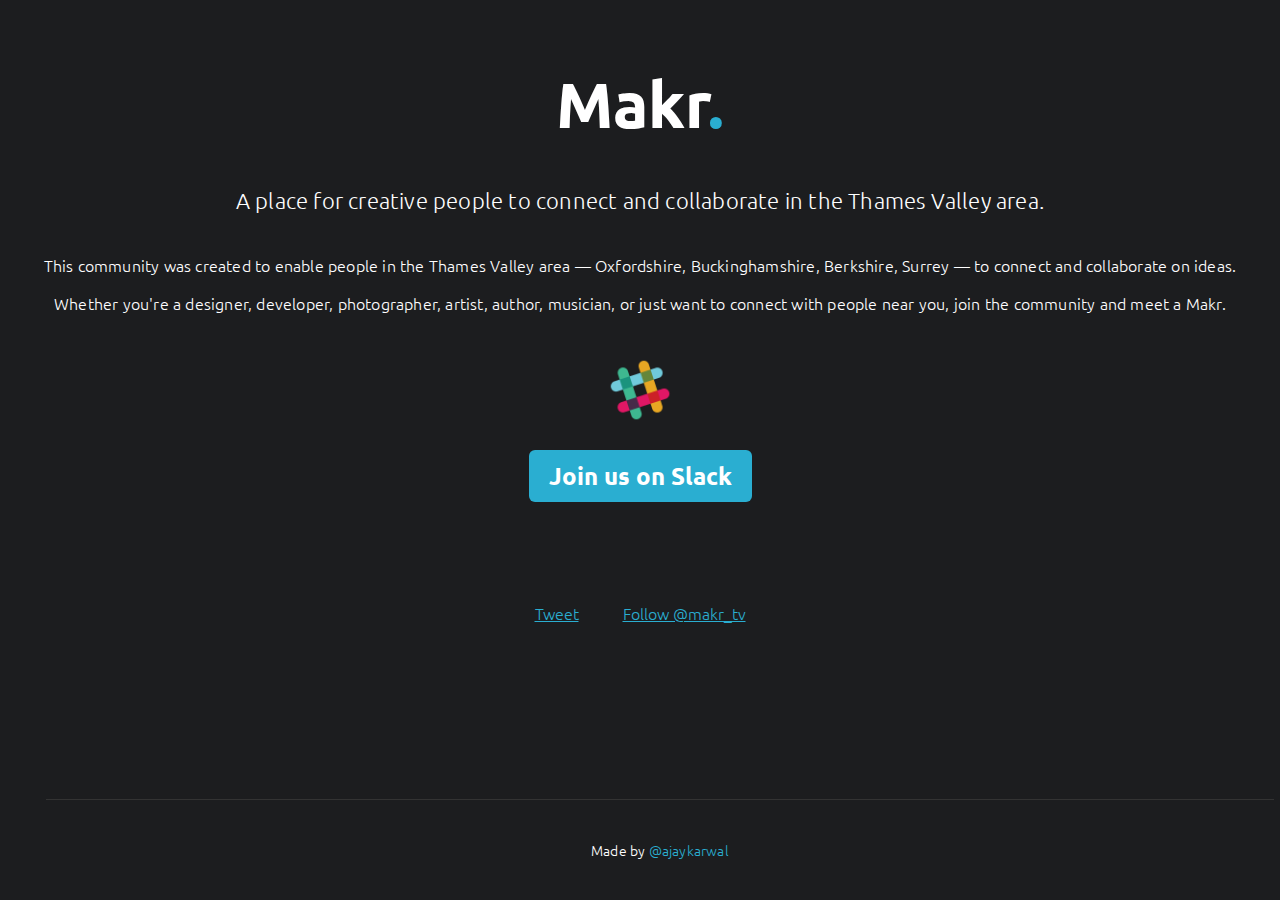
==== web/index.html @ b0ed57b6 "Typos, styling and shares, oh my! 😱" ====
<!DOCTYPE html>
<html lang="en">
<head>
  <meta charset="UTF-8">
  <meta name="viewport" content="width=device-width, user-scalable=yes, initial-scale=1.0, minimum-scale=1.0">
  <title>Makr - A place for creative people to connect and collaborate</title>
  <meta name="description" content="Makr is a community for people in the Thames Valley area to connect and collaborate on ideas.">
  <meta name="keywords" content="slack community, thames valley, reading, oxford, wokingham, windsor, slough, buckinghamshire, berkshire, creative,">
  
  <link rel="apple-touch-icon" sizes="180x180" href="/apple-touch-icon.png">
  <link rel="icon" type="image/png" href="/favicon-32x32.png" sizes="32x32">
  <link rel="icon" type="image/png" href="/favicon-16x16.png" sizes="16x16">
  <link rel="shortcut icon" type="image/x-icon" href="/favicon.ico">
  <link rel="manifest" href="/manifest.json">
  <link rel="mask-icon" href="/safari-pinned-tab.svg" color="#1c1d1f">
  <meta name="theme-color" content="#ffffff">

  <link href="https://fonts.googleapis.com/css?family=Ubuntu+Mono|Ubuntu:300,700" rel="stylesheet">
  <link href="css/site.css" rel="stylesheet">
</head>
<body>
  <header role="banner">
    <h1>Makr<span>.</span></h1>
    <p>A place for creative people to connect and collaborate in the Thames Valley area.</p>
  </header>

  <main>
    <p>
      This community was created to enable people in the Thames Valley area &mdash; Oxfordshire, Buckinghamshire, Berkshire, Surrey &mdash; to connect and collaborate on ideas.
    </p>
    <p>Whether you're a designer, developer, photographer, artist, author, musician, or just want to connect with people near you, join the community and meet a Makr.</p>

    <img src="img/slack-icon.png" alt="Slack" class="slack-logo" />
    <a class="typeform-share link btn" href="https://ajaykarwal.typeform.com/to/GQnjFH" data-mode="1" target="_blank">Join <span id="memberCount">us</span> on Slack</a>

    <ul class="share-buttons">
      <li>
        <a href="https://twitter.com/share" class="twitter-share-button" data-text="Makr - A #slack community for creative people to connect in the Thames Valley area." data-url="http://makr.tv" data-related="makr_tv,ajaykarwal" data-show-count="false">Tweet</a>
      </li>
      <li>
        <script type="text/javascript" src="http://platform.linkedin.com/in.js"></script><script type="in/share"></script>
      </li>
      <li>
        <a href="https://twitter.com/makr_tv" class="twitter-follow-button" data-show-count="false">Follow @makr_tv</a>
      </li>
    </ul>
  </main>

  <footer role="contentinfo">
    <p>Made by <a href="http://twitter.com/ajaykarwal">@ajaykarwal</a></p>
  </footer>

  <script async src="//platform.twitter.com/widgets.js" charset="utf-8"></script>
  <script>(function(){var qs,js,q,s,d=document,gi=d.getElementById,ce=d.createElement,gt=d.getElementsByTagName,id='typef_orm',b='https://s3-eu-west-1.amazonaws.com/share.typeform.com/';if(!gi.call(d,id)){js=ce.call(d,'script');js.id=id;js.src=b+'share.js';q=gt.call(d,'script')[0];q.parentNode.insertBefore(js,q)}})()</script>
</body>
</html>
---- web/css/site.css ----
*, *::before, *::after {
  box-sizing: border-box;
}
body {
  margin: auto;
  padding: 20px;
  background: #1c1d1f;
  text-align: center;
  font-family: 'Ubuntu', sans-serif;
  font-size: 16px;
  font-weight: 300;
  color: #fff;
}
header[role="banner"] {
  margin-bottom: 40px;
}
header[role="banner"] p {
  font-size: 1.4rem;
}
footer[role="contentinfo"] {
  width: 96%;
  padding: 40px 0;
  margin: 100px 2% 0 2%;
  text-align: center;
  border-top: 1px solid #333;
  font-size: 0.875rem;
}
footer[role="contentinfo"] p {
  font-size: inherit;
  padding:0;
  margin:0;
}
footer[role="contentinfo"] a {
  text-decoration: none;
}

a,
h1 span {
  color: #2aaed1;
}
h1 {
  font-size: 4rem;
}
p {
  font-size: 1rem;
  letter-spacing: 0.2px;
}
ul, ol {
  list-style-type: none;
  margin: 0;
  padding: 0;
}
pre, code {
  font-family: 'Ubuntu Mono', monospace;
}
img {
  max-width: 100%;
  height: auto;
  border: 0;
}
.btn {
  display: inline-block;
  padding: 10px 20px;
  background-color: #2aaed1;
  color: #fff;
  text-decoration: none;
  font-size: 1.5rem;
  font-weight: 700;
  vertical-align: middle;
  line-height: normal;
  border-radius: 6px;
}
.slack-logo {
  display: block;
  width: 120px;
  vertical-align: middle;
  margin: auto;
}
.share-buttons {
  margin-top: 100px;
}
.share-buttons li {
  display: inline;
  margin: 0 10px;
}
@media only screen and (min-width:800px) {
  footer[role="contentinfo"] {
    position: absolute;
    bottom: 0;
  }
}
@media only screen and (min-width:700px) and (orientation:portrait) {
  body {
    margin-top: 100px;
  }
}
@media only screen and (min-width:1400px) {
  body {
    margin-top: 100px;
  }
}
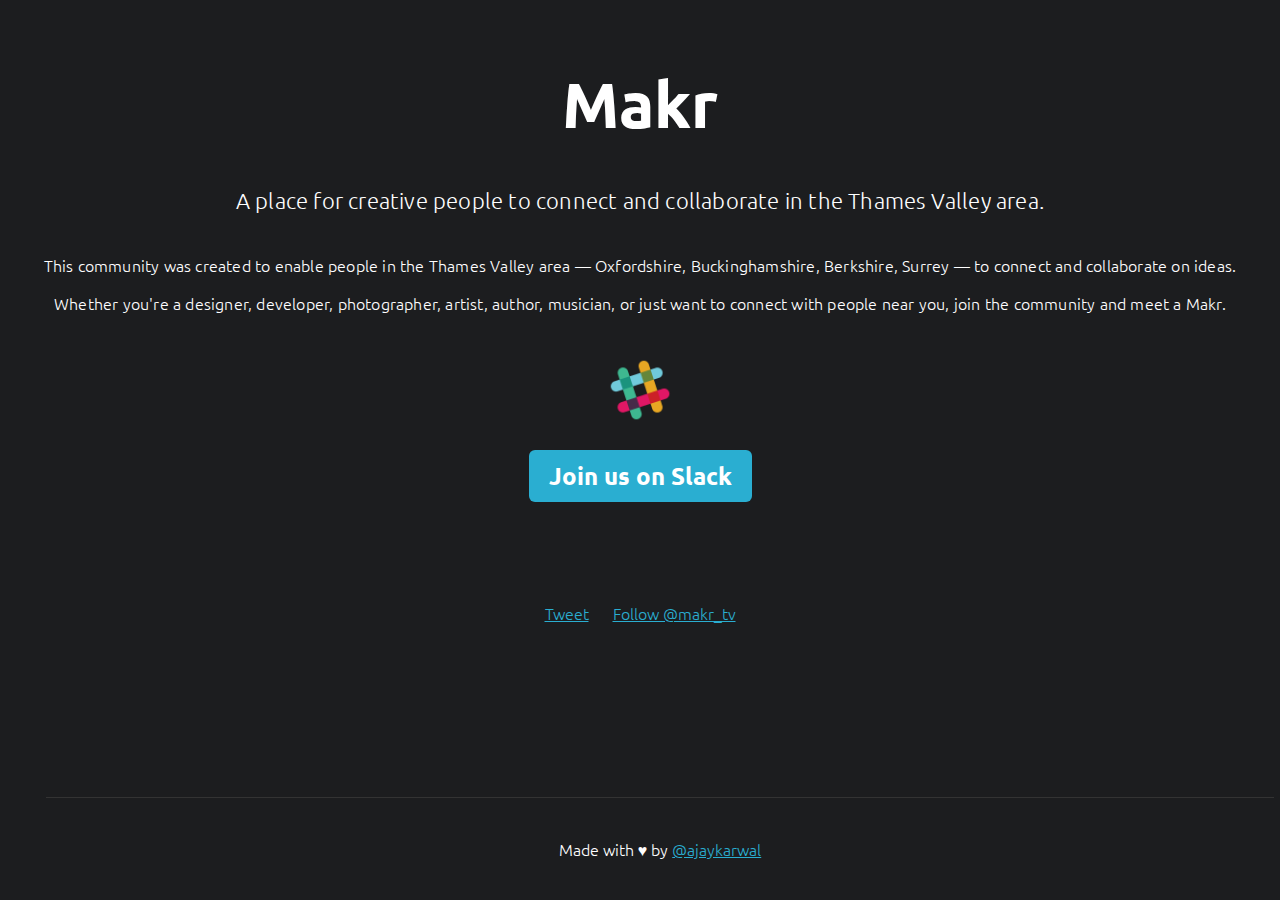
==== commit 82badae2: "Revert "Typos, styling and shares, oh my! 😱"" ====
--- a/web/index.html
+++ b/web/index.html
@@ -3,7 +3,7 @@
 <head>
   <meta charset="UTF-8">
   <meta name="viewport" content="width=device-width, user-scalable=yes, initial-scale=1.0, minimum-scale=1.0">
-  <title>Makr - A place for creative people to connect and collaborate</title>
+  <title>Makr - A place for creative people to connect and colaborate</title>
   <meta name="description" content="Makr is a community for people in the Thames Valley area to connect and collaborate on ideas.">
   <meta name="keywords" content="slack community, thames valley, reading, oxford, wokingham, windsor, slough, buckinghamshire, berkshire, creative,">
   
@@ -20,7 +20,7 @@
 </head>
 <body>
   <header role="banner">
-    <h1>Makr<span>.</span></h1>
+    <h1>Makr</h1>
     <p>A place for creative people to connect and collaborate in the Thames Valley area.</p>
   </header>
 
@@ -31,26 +31,19 @@
     <p>Whether you're a designer, developer, photographer, artist, author, musician, or just want to connect with people near you, join the community and meet a Makr.</p>
 
     <img src="img/slack-icon.png" alt="Slack" class="slack-logo" />
-    <a class="typeform-share link btn" href="https://ajaykarwal.typeform.com/to/GQnjFH" data-mode="1" target="_blank">Join <span id="memberCount">us</span> on Slack</a>
+    <a class="typeform-share link btn" href="https://ajaykarwal.typeform.com/to/GQnjFH" data-mode="1" target="_blank">Join us on Slack</a>
 
     <ul class="share-buttons">
-      <li>
-        <a href="https://twitter.com/share" class="twitter-share-button" data-text="Makr - A #slack community for creative people to connect in the Thames Valley area." data-url="http://makr.tv" data-related="makr_tv,ajaykarwal" data-show-count="false">Tweet</a>
-      </li>
-      <li>
-        <script type="text/javascript" src="http://platform.linkedin.com/in.js"></script><script type="in/share"></script>
-      </li>
-      <li>
-        <a href="https://twitter.com/makr_tv" class="twitter-follow-button" data-show-count="false">Follow @makr_tv</a>
-      </li>
+      <li><a href="https://twitter.com/share" class="twitter-share-button" data-show-count="false">Tweet</a></li>
+      <li><a href="https://twitter.com/makr_tv" class="twitter-follow-button" data-show-count="false">Follow @makr_tv</a></li>
     </ul>
   </main>
 
   <footer role="contentinfo">
-    <p>Made by <a href="http://twitter.com/ajaykarwal">@ajaykarwal</a></p>
+    Made with ♥ by <a href="http://twitter.com/ajaykarwal">@ajaykarwal</a>
   </footer>
 
-  <script async src="//platform.twitter.com/widgets.js" charset="utf-8"></script>
+  <script async src="http://platform.twitter.com/widgets.js" charset="utf-8"></script>
   <script>(function(){var qs,js,q,s,d=document,gi=d.getElementById,ce=d.createElement,gt=d.getElementsByTagName,id='typef_orm',b='https://s3-eu-west-1.amazonaws.com/share.typeform.com/';if(!gi.call(d,id)){js=ce.call(d,'script');js.id=id;js.src=b+'share.js';q=gt.call(d,'script')[0];q.parentNode.insertBefore(js,q)}})()</script>
 </body>
 </html>--- a/web/css/site.css
+++ b/web/css/site.css
@@ -23,19 +23,9 @@
   margin: 100px 2% 0 2%;
   text-align: center;
   border-top: 1px solid #333;
-  font-size: 0.875rem;
+  font-size: 1rem;
 }
-footer[role="contentinfo"] p {
-  font-size: inherit;
-  padding:0;
-  margin:0;
-}
-footer[role="contentinfo"] a {
-  text-decoration: none;
-}
-
-a,
-h1 span {
+a {
   color: #2aaed1;
 }
 h1 {
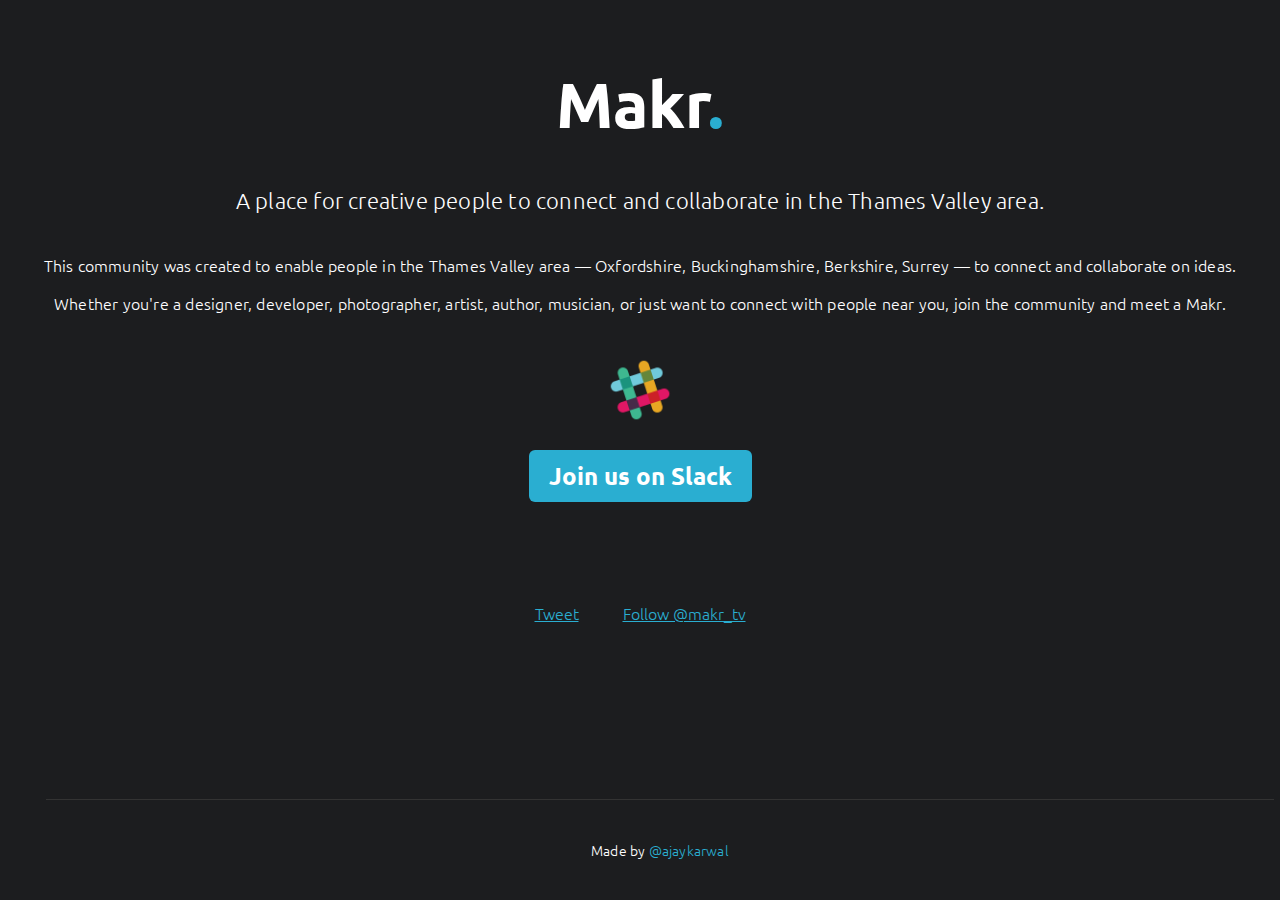
==== commit 612f9199: "Revert "Revert "Typos, styling and shares, oh my! 😱""" ====
--- a/web/index.html
+++ b/web/index.html
@@ -3,7 +3,7 @@
 <head>
   <meta charset="UTF-8">
   <meta name="viewport" content="width=device-width, user-scalable=yes, initial-scale=1.0, minimum-scale=1.0">
-  <title>Makr - A place for creative people to connect and colaborate</title>
+  <title>Makr - A place for creative people to connect and collaborate</title>
   <meta name="description" content="Makr is a community for people in the Thames Valley area to connect and collaborate on ideas.">
   <meta name="keywords" content="slack community, thames valley, reading, oxford, wokingham, windsor, slough, buckinghamshire, berkshire, creative,">
   
@@ -20,7 +20,7 @@
 </head>
 <body>
   <header role="banner">
-    <h1>Makr</h1>
+    <h1>Makr<span>.</span></h1>
     <p>A place for creative people to connect and collaborate in the Thames Valley area.</p>
   </header>
 
@@ -31,19 +31,26 @@
     <p>Whether you're a designer, developer, photographer, artist, author, musician, or just want to connect with people near you, join the community and meet a Makr.</p>
 
     <img src="img/slack-icon.png" alt="Slack" class="slack-logo" />
-    <a class="typeform-share link btn" href="https://ajaykarwal.typeform.com/to/GQnjFH" data-mode="1" target="_blank">Join us on Slack</a>
+    <a class="typeform-share link btn" href="https://ajaykarwal.typeform.com/to/GQnjFH" data-mode="1" target="_blank">Join <span id="memberCount">us</span> on Slack</a>
 
     <ul class="share-buttons">
-      <li><a href="https://twitter.com/share" class="twitter-share-button" data-show-count="false">Tweet</a></li>
-      <li><a href="https://twitter.com/makr_tv" class="twitter-follow-button" data-show-count="false">Follow @makr_tv</a></li>
+      <li>
+        <a href="https://twitter.com/share" class="twitter-share-button" data-text="Makr - A #slack community for creative people to connect in the Thames Valley area." data-url="http://makr.tv" data-related="makr_tv,ajaykarwal" data-show-count="false">Tweet</a>
+      </li>
+      <li>
+        <script type="text/javascript" src="http://platform.linkedin.com/in.js"></script><script type="in/share"></script>
+      </li>
+      <li>
+        <a href="https://twitter.com/makr_tv" class="twitter-follow-button" data-show-count="false">Follow @makr_tv</a>
+      </li>
     </ul>
   </main>
 
   <footer role="contentinfo">
-    Made with ♥ by <a href="http://twitter.com/ajaykarwal">@ajaykarwal</a>
+    <p>Made by <a href="http://twitter.com/ajaykarwal">@ajaykarwal</a></p>
   </footer>
 
-  <script async src="http://platform.twitter.com/widgets.js" charset="utf-8"></script>
+  <script async src="//platform.twitter.com/widgets.js" charset="utf-8"></script>
   <script>(function(){var qs,js,q,s,d=document,gi=d.getElementById,ce=d.createElement,gt=d.getElementsByTagName,id='typef_orm',b='https://s3-eu-west-1.amazonaws.com/share.typeform.com/';if(!gi.call(d,id)){js=ce.call(d,'script');js.id=id;js.src=b+'share.js';q=gt.call(d,'script')[0];q.parentNode.insertBefore(js,q)}})()</script>
 </body>
 </html>--- a/web/css/site.css
+++ b/web/css/site.css
@@ -23,9 +23,19 @@
   margin: 100px 2% 0 2%;
   text-align: center;
   border-top: 1px solid #333;
-  font-size: 1rem;
+  font-size: 0.875rem;
 }
-a {
+footer[role="contentinfo"] p {
+  font-size: inherit;
+  padding:0;
+  margin:0;
+}
+footer[role="contentinfo"] a {
+  text-decoration: none;
+}
+
+a,
+h1 span {
   color: #2aaed1;
 }
 h1 {
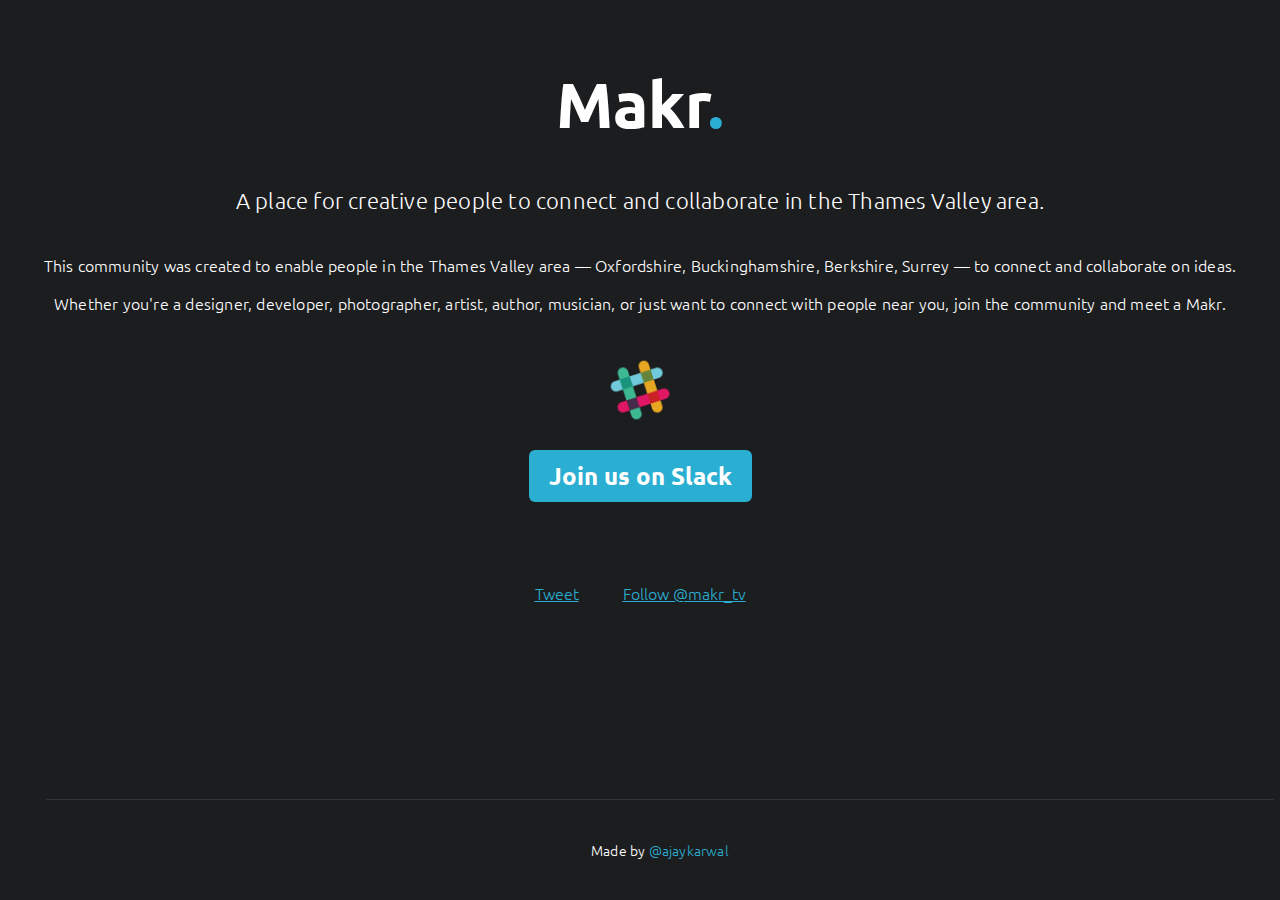
==== commit 187dd7f5: "Added link to Thames Valley Wikipedia page" ====
--- a/web/index.html
+++ b/web/index.html
@@ -6,6 +6,7 @@
   <title>Makr - A place for creative people to connect and collaborate</title>
   <meta name="description" content="Makr is a community for people in the Thames Valley area to connect and collaborate on ideas.">
   <meta name="keywords" content="slack community, thames valley, reading, oxford, wokingham, windsor, slough, buckinghamshire, berkshire, creative,">
+  <meta name="google-site-verification" content="DfVdEtrYzC-0xLfjy6JMC0zwimhP0ZHBiTUJ7-eVm9E" />
   
   <link rel="apple-touch-icon" sizes="180x180" href="/apple-touch-icon.png">
   <link rel="icon" type="image/png" href="/favicon-32x32.png" sizes="32x32">
@@ -26,12 +27,12 @@
 
   <main>
     <p>
-      This community was created to enable people in the Thames Valley area &mdash; Oxfordshire, Buckinghamshire, Berkshire, Surrey &mdash; to connect and collaborate on ideas.
+      This community was created to enable people in the <a href="https://en.wikipedia.org/wiki/Thames_Valley" title="Thames Valley information on Wikipedia" target="_blank"></a>Thames Valley</a> area &mdash; Oxfordshire, Buckinghamshire, Berkshire, Surrey &mdash; to connect and collaborate on ideas.
     </p>
     <p>Whether you're a designer, developer, photographer, artist, author, musician, or just want to connect with people near you, join the community and meet a Makr.</p>
 
     <img src="img/slack-icon.png" alt="Slack" class="slack-logo" />
-    <a class="typeform-share link btn" href="https://ajaykarwal.typeform.com/to/GQnjFH" data-mode="1" target="_blank">Join <span id="memberCount">us</span> on Slack</a>
+    <a class="typeform-share link btn" href="https://makr.typeform.com/to/hvpFH7" data-mode="1" target="_blank">Join <span id="memberCount">us</span> on Slack</a>
 
     <ul class="share-buttons">
       <li>
@@ -52,5 +53,15 @@
 
   <script async src="//platform.twitter.com/widgets.js" charset="utf-8"></script>
   <script>(function(){var qs,js,q,s,d=document,gi=d.getElementById,ce=d.createElement,gt=d.getElementsByTagName,id='typef_orm',b='https://s3-eu-west-1.amazonaws.com/share.typeform.com/';if(!gi.call(d,id)){js=ce.call(d,'script');js.id=id;js.src=b+'share.js';q=gt.call(d,'script')[0];q.parentNode.insertBefore(js,q)}})()</script>
+
+  <script>
+    (function(i,s,o,g,r,a,m){i['GoogleAnalyticsObject']=r;i[r]=i[r]||function(){
+      (i[r].q=i[r].q||[]).push(arguments)},i[r].l=1*new Date();a=s.createElement(o),
+      m=s.getElementsByTagName(o)[0];a.async=1;a.src=g;m.parentNode.insertBefore(a,m)
+    })(window,document,'script','https://www.google-analytics.com/analytics.js','ga');
+
+    ga('create', 'UA-16609747-9', 'auto');
+    ga('send', 'pageview');
+  </script>
 </body>
-</html>+</html>
--- a/web/css/site.css
+++ b/web/css/site.css
@@ -77,7 +77,7 @@
   margin: auto;
 }
 .share-buttons {
-  margin-top: 100px;
+  margin-top: 80px;
 }
 .share-buttons li {
   display: inline;
@@ -94,7 +94,7 @@
     margin-top: 100px;
   }
 }
-@media only screen and (min-width:1400px) {
+@media only screen and (min-width:1600px) {
   body {
     margin-top: 100px;
   }
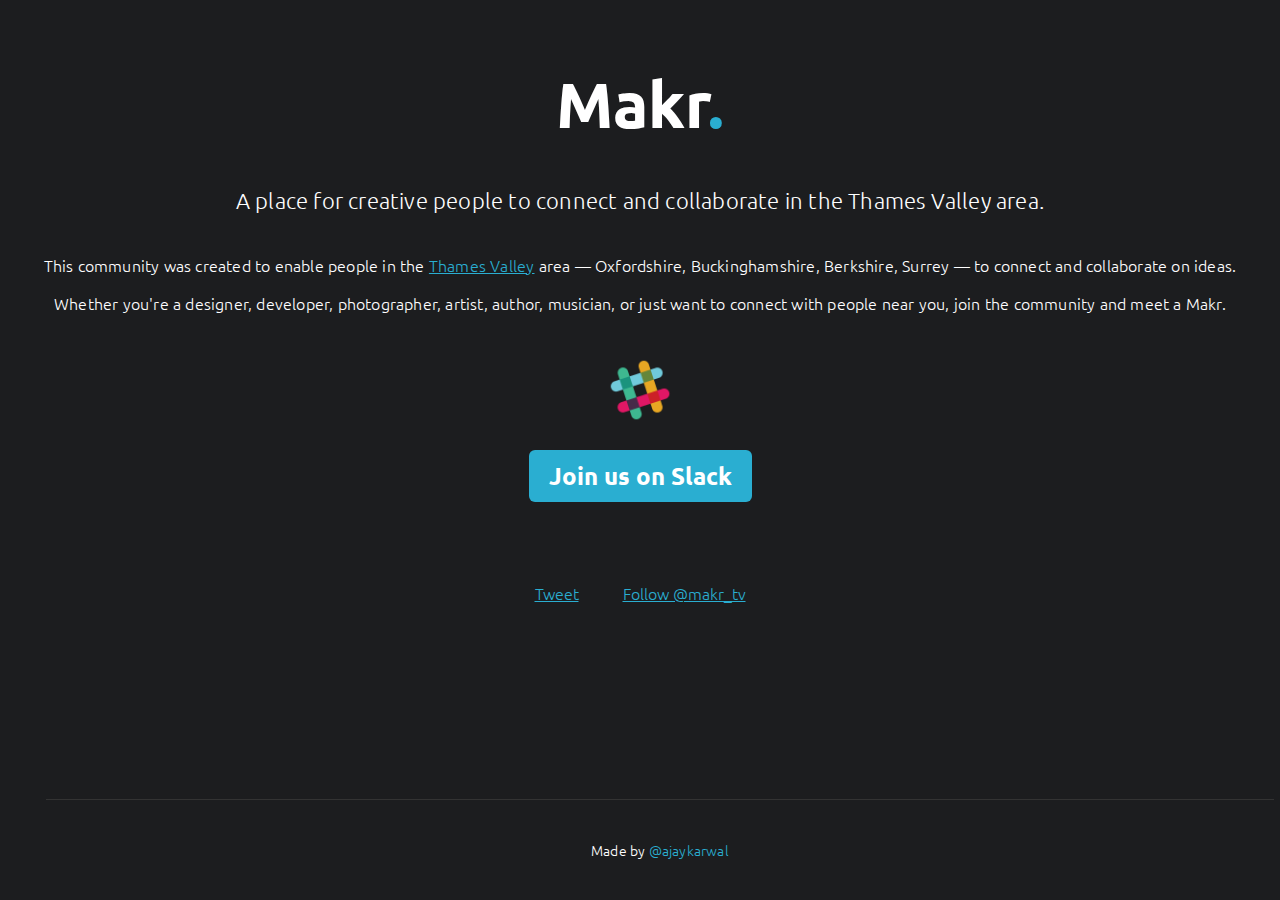
==== commit 4708cbee: "Fixed typo" ====
--- a/web/index.html
+++ b/web/index.html
@@ -27,7 +27,7 @@
 
   <main>
     <p>
-      This community was created to enable people in the <a href="https://en.wikipedia.org/wiki/Thames_Valley" title="Thames Valley information on Wikipedia" target="_blank"></a>Thames Valley</a> area &mdash; Oxfordshire, Buckinghamshire, Berkshire, Surrey &mdash; to connect and collaborate on ideas.
+      This community was created to enable people in the <a href="https://en.wikipedia.org/wiki/Thames_Valley" title="Thames Valley information on Wikipedia" target="_blank">Thames Valley</a> area &mdash; Oxfordshire, Buckinghamshire, Berkshire, Surrey &mdash; to connect and collaborate on ideas.
     </p>
     <p>Whether you're a designer, developer, photographer, artist, author, musician, or just want to connect with people near you, join the community and meet a Makr.</p>
 
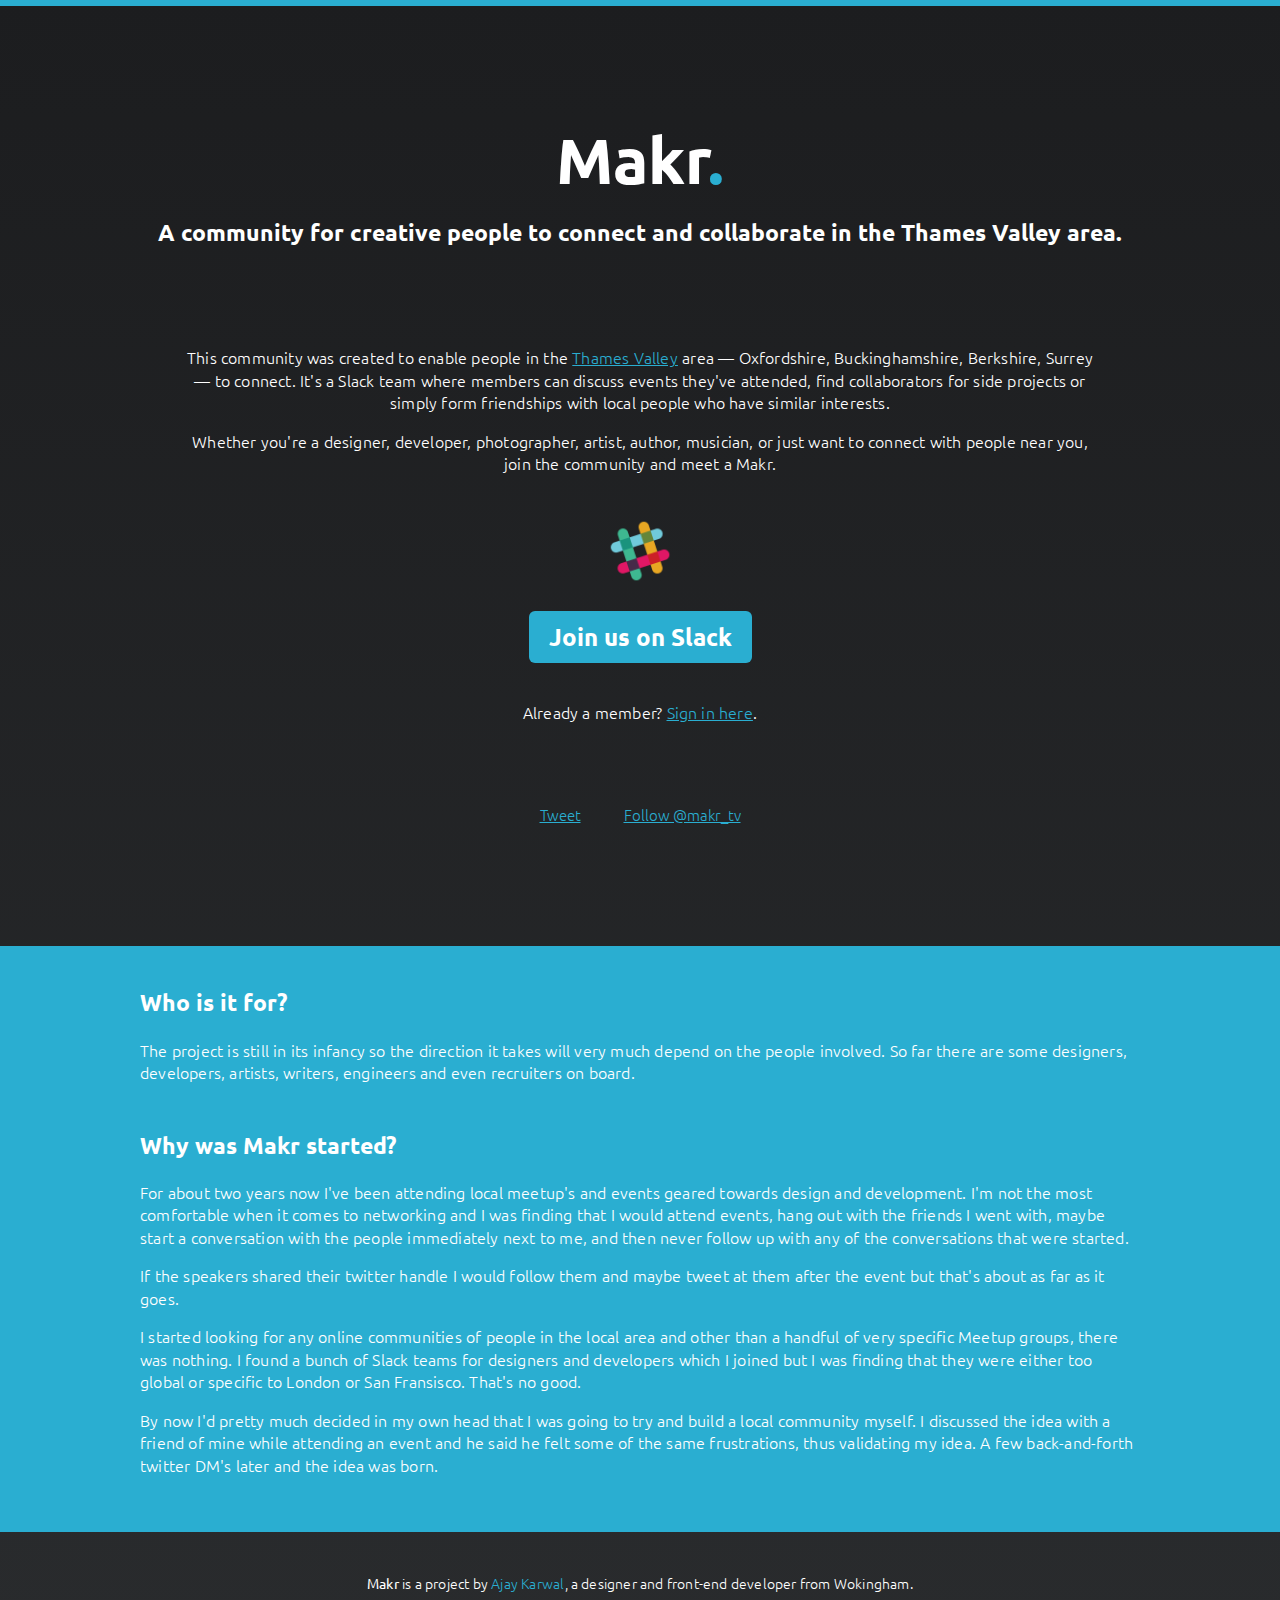
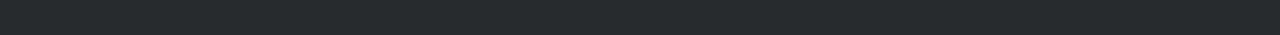
==== commit b3f2ddb1: "Design update and more content added." ====
--- a/web/index.html
+++ b/web/index.html
@@ -3,17 +3,17 @@
 <head>
   <meta charset="UTF-8">
   <meta name="viewport" content="width=device-width, user-scalable=yes, initial-scale=1.0, minimum-scale=1.0">
-  <title>Makr - A place for creative people to connect and collaborate</title>
+  <title>Makr - A place for creative people in Thames Valley to connect</title>
   <meta name="description" content="Makr is a community for people in the Thames Valley area to connect and collaborate on ideas.">
   <meta name="keywords" content="slack community, thames valley, reading, oxford, wokingham, windsor, slough, buckinghamshire, berkshire, creative,">
   <meta name="google-site-verification" content="DfVdEtrYzC-0xLfjy6JMC0zwimhP0ZHBiTUJ7-eVm9E" />
   
-  <link rel="apple-touch-icon" sizes="180x180" href="/apple-touch-icon.png">
-  <link rel="icon" type="image/png" href="/favicon-32x32.png" sizes="32x32">
-  <link rel="icon" type="image/png" href="/favicon-16x16.png" sizes="16x16">
-  <link rel="shortcut icon" type="image/x-icon" href="/favicon.ico">
-  <link rel="manifest" href="/manifest.json">
-  <link rel="mask-icon" href="/safari-pinned-tab.svg" color="#1c1d1f">
+  <link rel="apple-touch-icon" sizes="180x180" href="apple-touch-icon.png">
+  <link rel="icon" type="image/png" href="favicon-32x32.png" sizes="32x32">
+  <link rel="icon" type="image/png" href="favicon-16x16.png" sizes="16x16">
+  <link rel="shortcut icon" type="image/x-icon" href="favicon.ico">
+  <link rel="manifest" href="manifest.json">
+  <link rel="mask-icon" href="safari-pinned-tab.svg" color="#1c1d1f">
   <meta name="theme-color" content="#ffffff">
 
   <link href="https://fonts.googleapis.com/css?family=Ubuntu+Mono|Ubuntu:300,700" rel="stylesheet">
@@ -22,33 +22,56 @@
 <body>
   <header role="banner">
     <h1>Makr<span>.</span></h1>
-    <p>A place for creative people to connect and collaborate in the Thames Valley area.</p>
+    <h2>A community for creative people to connect and collaborate in the Thames Valley area.</h2>
   </header>
 
   <main>
-    <p>
-      This community was created to enable people in the <a href="https://en.wikipedia.org/wiki/Thames_Valley" title="Thames Valley information on Wikipedia" target="_blank">Thames Valley</a> area &mdash; Oxfordshire, Buckinghamshire, Berkshire, Surrey &mdash; to connect and collaborate on ideas.
-    </p>
-    <p>Whether you're a designer, developer, photographer, artist, author, musician, or just want to connect with people near you, join the community and meet a Makr.</p>
+    <div class="container intro">
+      <p>
+        This community was created to enable people in the <a href="https://en.wikipedia.org/wiki/Thames_Valley" title="Thames Valley information on Wikipedia" target="_blank">Thames Valley</a> area &mdash; Oxfordshire, Buckinghamshire, Berkshire, Surrey &mdash; to connect. It's a Slack team where members can discuss events they've attended, find collaborators for side projects or simply form friendships with local people who have similar interests.
+      </p>
+      <p>Whether you're a designer, developer, photographer, artist, author, musician, or just want to connect with people near you, join the community and meet a Makr.</p>
 
-    <img src="img/slack-icon.png" alt="Slack" class="slack-logo" />
-    <a class="typeform-share link btn" href="https://makr.typeform.com/to/hvpFH7" data-mode="1" target="_blank">Join <span id="memberCount">us</span> on Slack</a>
+      <img src="img/slack-icon.png" alt="Slack" class="slack-logo" />
+      
+      <a class="typeform-share link btn" href="https://makr.typeform.com/to/hvpFH7" data-mode="1" target="_blank">Join <span id="memberCount">us</span> on Slack</a>
+      
+      <br />
+      <br />
+      <p>
+        Already a member? <a href="https://makrtv.slack.com/">Sign in here</a>.
+      </p>
 
-    <ul class="share-buttons">
-      <li>
-        <a href="https://twitter.com/share" class="twitter-share-button" data-text="Makr - A #slack community for creative people to connect in the Thames Valley area." data-url="http://makr.tv" data-related="makr_tv,ajaykarwal" data-show-count="false">Tweet</a>
-      </li>
-      <li>
-        <script type="text/javascript" src="http://platform.linkedin.com/in.js"></script><script type="in/share"></script>
-      </li>
-      <li>
-        <a href="https://twitter.com/makr_tv" class="twitter-follow-button" data-show-count="false">Follow @makr_tv</a>
-      </li>
-    </ul>
+      <ul class="share-buttons">
+        <li>
+          <a href="https://twitter.com/share" class="twitter-share-button" data-text="Makr - A #slack community for creative people to connect in the Thames Valley area." data-url="http://makr.tv" data-related="makr_tv,ajaykarwal" data-show-count="false">Tweet</a>
+        </li>
+        <li>
+          <script type="text/javascript" src="http://platform.linkedin.com/in.js"></script><script type="in/share"></script>
+        </li>
+        <li>
+          <a href="https://twitter.com/makr_tv" class="twitter-follow-button" data-show-count="false">Follow @makr_tv</a>
+        </li>
+      </ul>
+    </div>
+
+    <div class="more-info">
+      <div class="container">
+        <h2>Who is it for?</h2>
+        <p>The project is still in its infancy so the direction it takes will very much depend on the people involved. So far there are some designers, developers, artists, writers, engineers and even recruiters on board.</p>
+
+        <h2>Why was Makr started?</h2>
+        <p>For about two years now I've been attending local meetup's and events geared towards design and development. I'm not the most comfortable when it comes to networking and I was finding that I would attend events, hang out with the friends I went with, maybe start a conversation with the people immediately next to me, and then never follow up with any of the conversations that were started.</p>
+        <p>If the speakers shared their twitter handle I would follow them and maybe tweet at them after the event but that's about as far as it goes.</p>
+        <p>I started looking for any online communities of people in the local area and other than a handful of very specific Meetup groups, there was nothing. I found a bunch of Slack teams for designers and developers which I joined but I was finding that they were either too global or specific to London or San Fransisco. That's no good.</p>
+        <p>By now I'd pretty much decided in my own head that I was going to try and build a local community myself. I discussed the idea with a friend of mine while attending an event and he said he felt some of the same frustrations, thus validating my idea. A few back-and-forth twitter DM's later and the idea was born.</p>
+
+      </div>
+    </div>
   </main>
 
   <footer role="contentinfo">
-    <p>Made by <a href="http://twitter.com/ajaykarwal">@ajaykarwal</a></p>
+    <p><strong>Makr</strong> is a project by <a href="http://twitter.com/ajaykarwal">Ajay Karwal</a>, a designer and front-end developer from Wokingham.</p>
   </footer>
 
   <script async src="//platform.twitter.com/widgets.js" charset="utf-8"></script>
--- a/web/css/site.css
+++ b/web/css/site.css
@@ -3,15 +3,20 @@
 }
 body {
   margin: auto;
-  padding: 20px;
-  background: #1c1d1f;
-  text-align: center;
-  font-family: 'Ubuntu', sans-serif;
-  font-size: 16px;
-  font-weight: 300;
+  font: normal 300 15px/1.5em 'Ubuntu', sans-serif;
   color: #fff;
+  border-top:6px solid #2aaed1;
+  padding-top: 100px;
+  /* Permalink - use to edit and share this gradient: http://colorzilla.com/gradient-editor/#1c1d1f+0,292b2d+100 */
+  background: #1c1d1f; /* Old browsers */
+  background: -moz-linear-gradient(top,  #1c1d1f 0%, #292b2d 100%); /* FF3.6-15 */
+  background: -webkit-linear-gradient(top,  #1c1d1f 0%,#292b2d 100%); /* Chrome10-25,Safari5.1-6 */
+  background: linear-gradient(to bottom,  #1c1d1f 0%,#292b2d 100%); /* W3C, IE10+, FF16+, Chrome26+, Opera12+, Safari7+ */
+  filter: progid:DXImageTransform.Microsoft.gradient( startColorstr='#1c1d1f', endColorstr='#292b2d',GradientType=0 ); /* IE6-9 */
+
 }
 header[role="banner"] {
+  text-align: center;
   margin-bottom: 40px;
 }
 header[role="banner"] p {
@@ -19,10 +24,9 @@
 }
 footer[role="contentinfo"] {
   width: 96%;
-  padding: 40px 0;
-  margin: 100px 2% 0 2%;
+  padding: 40px 20px;
+  margin: 0 2% 0 2%;
   text-align: center;
-  border-top: 1px solid #333;
   font-size: 0.875rem;
 }
 footer[role="contentinfo"] p {
@@ -34,12 +38,49 @@
   text-decoration: none;
 }
 
+main {
+}
+.container {
+  max-width: 1000px;
+  margin:auto;
+}
+.intro {
+  padding: 20px ;
+  text-align: center;
+  margin-bottom: 80px;
+}
+.more-info {
+  padding: 20px ;
+  background-color: #2aaed1;
+}
+@media only screen and (min-width:700px) {
+  .intro {
+    padding: 40px;
+  }
+  .more-info {
+    padding: 40px;
+  }
+}
+
+.more-info h2:first-of-type {
+  margin-top:0;
+}
+
+hr {
+    background-color:#333;
+    border:0;
+    height:1px;
+}
 a,
 h1 span {
   color: #2aaed1;
 }
 h1 {
   font-size: 4rem;
+}
+h2,h3,h4,h5,h6 {
+  margin-top:2em;
+  line-height: 1.5em;
 }
 p {
   font-size: 1rem;
@@ -83,19 +124,9 @@
   display: inline;
   margin: 0 10px;
 }
-@media only screen and (min-width:800px) {
+/*@media only screen and (min-width:800px) {
   footer[role="contentinfo"] {
-    position: absolute;
+    position: fixed;
     bottom: 0;
   }
-}
-@media only screen and (min-width:700px) and (orientation:portrait) {
-  body {
-    margin-top: 100px;
-  }
-}
-@media only screen and (min-width:1600px) {
-  body {
-    margin-top: 100px;
-  }
-}+}*/
